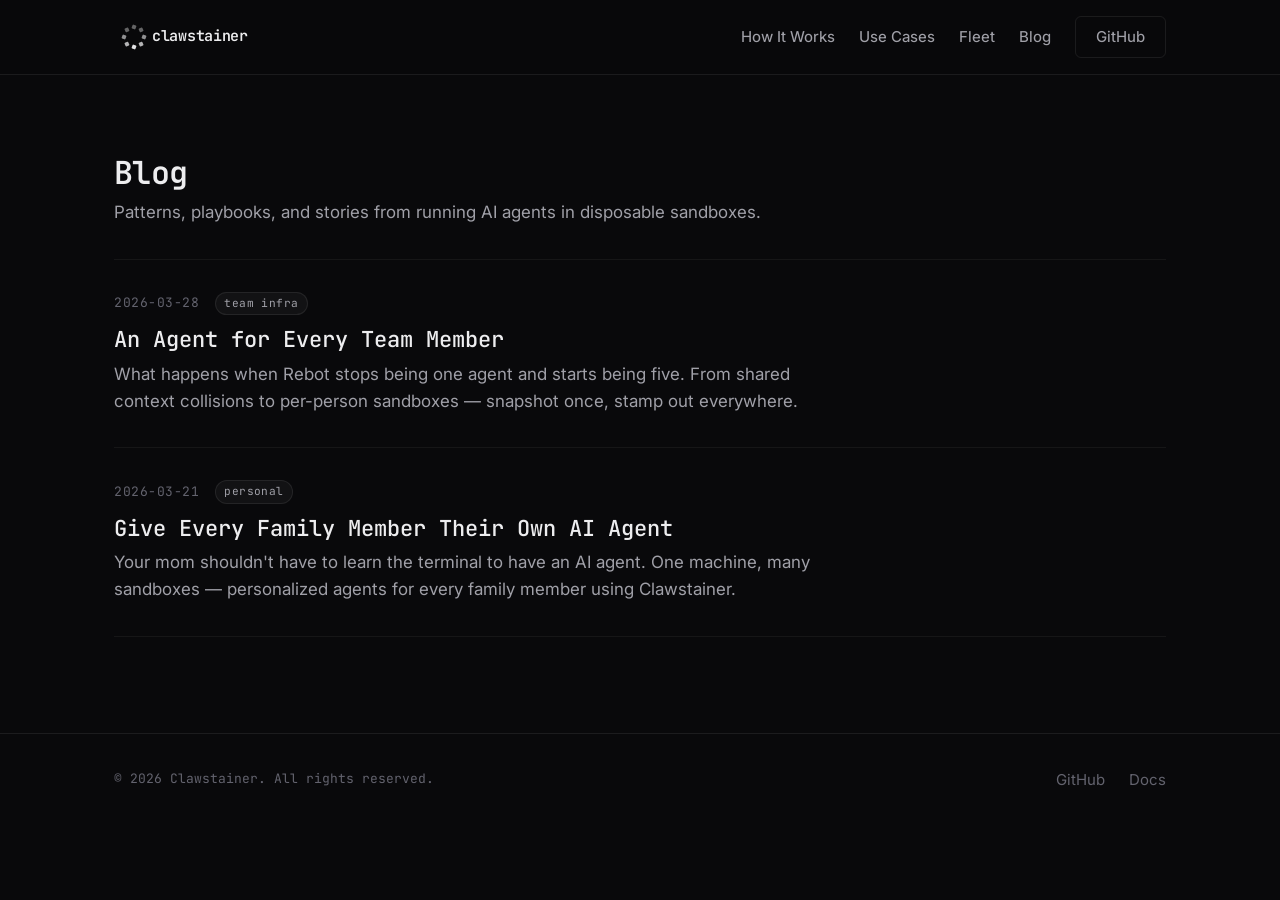
==== blog/index.html @ 4299c6b4 "Add blog section with two posts: team agents and family agents" ====
<!DOCTYPE html>
<html lang="en">
<head>
  <meta charset="UTF-8">
  <meta name="viewport" content="width=device-width, initial-scale=1.0">
  <title>Blog — Clawstainer</title>
  <meta name="description" content="Posts on running AI agents in disposable sandboxes, team infrastructure, and agent deployment patterns.">

  <!-- Fonts -->
  <link rel="preconnect" href="https://fonts.googleapis.com">
  <link rel="preconnect" href="https://fonts.gstatic.com" crossorigin>
  <link href="https://fonts.googleapis.com/css2?family=Inter:wght@400;500;600&family=JetBrains+Mono:wght@400;500;600;700&display=swap" rel="stylesheet">

  <link rel="stylesheet" href="../base.css">
  <link rel="stylesheet" href="../style.css">
</head>
<body>

  <!-- ==================== HEADER ==================== -->
  <header class="site-header">
    <div class="container">
      <a href="../" class="logo-group" aria-label="Clawstainer home">
        <svg width="180" height="40" viewBox="0 0 360 80" aria-hidden="true">
          <rect x="56.00" y="36.00" width="8.00" height="8.00" rx="1.5" fill="currentColor" opacity="0.60" transform="rotate(22.0 60.00 40.00)"/>
          <rect x="50.14" y="50.14" width="8.00" height="8.00" rx="1.5" fill="currentColor" opacity="0.75" transform="rotate(67.0 54.14 54.14)"/>
          <rect x="36.00" y="56.00" width="8.00" height="8.00" rx="1.5" fill="currentColor" opacity="0.95" transform="rotate(112.0 40.00 60.00)"/>
          <rect x="21.86" y="50.14" width="8.00" height="8.00" rx="1.5" fill="currentColor" opacity="0.75" transform="rotate(157.0 25.86 54.14)"/>
          <rect x="16.00" y="36.00" width="8.00" height="8.00" rx="1.5" fill="currentColor" opacity="0.60" transform="rotate(202.0 20.00 40.00)"/>
          <rect x="21.86" y="21.86" width="8.00" height="8.00" rx="1.5" fill="currentColor" opacity="0.40" transform="rotate(247.0 25.86 25.86)"/>
          <rect x="36.00" y="16.00" width="8.00" height="8.00" rx="1.5" fill="currentColor" opacity="0.40" transform="rotate(292.0 40.00 20.00)"/>
          <rect x="50.14" y="21.86" width="8.00" height="8.00" rx="1.5" fill="currentColor" opacity="0.40" transform="rotate(337.0 54.14 25.86)"/>
          <text x="76" y="47" font-family="'JetBrains Mono', monospace" font-size="30" font-weight="600" fill="currentColor" letter-spacing="-0.02em">clawstainer</text>
        </svg>
      </a>
      <nav>
        <ul class="nav-links" role="list">
          <li><a href="../#how">How It Works</a></li>
          <li><a href="../#use-cases">Use Cases</a></li>
          <li><a href="../#fleet">Fleet</a></li>
          <li><a href="./">Blog</a></li>
          <li><a href="https://github.com/friscobrisco/clawstainer" target="_blank" rel="noopener noreferrer" class="btn-ghost">GitHub</a></li>
        </ul>
      </nav>
    </div>
  </header>

  <main>
    <div class="container">
      <div class="blog-header">
        <h1>Blog</h1>
        <p>Patterns, playbooks, and stories from running AI agents in disposable sandboxes.</p>
      </div>

      <div class="blog-list">
        <a href="./agent-for-every-team-member.html" class="blog-entry">
          <div class="blog-entry-meta">
            <span class="blog-entry-date">2026-03-28</span>
            <span class="blog-entry-tag">team infra</span>
          </div>
          <h2>An Agent for Every Team Member</h2>
          <p>What happens when Rebot stops being one agent and starts being five. From shared context collisions to per-person sandboxes — snapshot once, stamp out everywhere.</p>
        </a>

        <a href="./ai-agents-for-your-family.html" class="blog-entry">
          <div class="blog-entry-meta">
            <span class="blog-entry-date">2026-03-21</span>
            <span class="blog-entry-tag">personal</span>
          </div>
          <h2>Give Every Family Member Their Own AI Agent</h2>
          <p>Your mom shouldn't have to learn the terminal to have an AI agent. One machine, many sandboxes — personalized agents for every family member using Clawstainer.</p>
        </a>
      </div>
    </div>
  </main>

  <!-- ==================== FOOTER ==================== -->
  <footer class="site-footer">
    <div class="container">
      <span class="footer-text">© 2026 Clawstainer. All rights reserved.</span>
      <ul class="footer-links" role="list">
        <li><a href="https://github.com/friscobrisco/clawstainer" target="_blank" rel="noopener noreferrer">GitHub</a></li>
        <li><a href="https://github.com/friscobrisco/clawstainer/blob/main/docs.md" target="_blank" rel="noopener noreferrer">Docs</a></li>
      </ul>
    </div>
  </footer>

</body>
</html>
---- base.css ----
/* base.css */
*, *::before, *::after { box-sizing: border-box; margin: 0; padding: 0; }

html {
  -moz-text-size-adjust: none;
  -webkit-text-size-adjust: none;
  text-size-adjust: none;
  -webkit-font-smoothing: antialiased;
  -moz-osx-font-smoothing: grayscale;
  text-rendering: optimizeLegibility;
  scroll-behavior: smooth;
  hanging-punctuation: first last;
  scroll-padding-top: var(--space-16);
}

body {
  min-height: 100dvh;
  line-height: 1.6;
  font-family: var(--font-body, sans-serif);
  font-size: var(--text-base);
  color: var(--color-text);
  background-color: var(--color-bg);
}

img, picture, video, canvas, svg { display: block; max-width: 100%; height: auto; }
ul[role="list"], ol[role="list"] { list-style: none; }
input, button, textarea, select { font: inherit; color: inherit; }

h1, h2, h3, h4, h5, h6 { text-wrap: balance; line-height: 1.15; }
p, li, figcaption { text-wrap: pretty; max-width: 72ch; }

::selection {
  background: oklch(from var(--color-primary) l c h / 0.25);
  color: var(--color-text);
}

:focus-visible {
  outline: 2px solid var(--color-primary);
  outline-offset: 3px;
  border-radius: var(--radius-sm);
}

@media (prefers-reduced-motion: reduce) {
  *, *::before, *::after {
    animation-duration: 0.01ms !important;
    animation-iteration-count: 1 !important;
    transition-duration: 0.01ms !important;
    scroll-behavior: auto !important;
  }
}

button { cursor: pointer; background: none; border: none; }
table { border-collapse: collapse; width: 100%; }

a, button, [role="button"], [role="link"], input, textarea, select {
  transition: color var(--transition-fast, 150ms ease),
              background var(--transition-fast, 150ms ease),
              border-color var(--transition-fast, 150ms ease),
              box-shadow var(--transition-fast, 150ms ease);
}

.sr-only {
  position: absolute; width: 1px; height: 1px; padding: 0; margin: -1px;
  overflow: hidden; clip: rect(0, 0, 0, 0); white-space: nowrap; border-width: 0;
}
---- style.css ----
/* ============================================================
   CLAWSTAINER — Minimal Dark
   Clean dark background, monospace headings, neutral palette
   with a single accent. Vercel/Linear-inspired.
   ============================================================ */

/* --- Type Scale --- */
:root {
  --text-xs:   clamp(0.75rem,  0.7rem  + 0.25vw, 0.8125rem);
  --text-sm:   clamp(0.8125rem, 0.78rem + 0.2vw, 0.9375rem);
  --text-base: clamp(0.9375rem, 0.9rem  + 0.2vw, 1.0625rem);
  --text-lg:   clamp(1.125rem, 1rem    + 0.65vw, 1.375rem);
  --text-xl:   clamp(1.375rem, 1.1rem  + 1.1vw,  2rem);
  --text-2xl:  clamp(1.75rem,  1.1rem  + 2.2vw,  3rem);
}

/* --- Spacing (4px base) --- */
:root {
  --space-1:  0.25rem;
  --space-2:  0.5rem;
  --space-3:  0.75rem;
  --space-4:  1rem;
  --space-5:  1.25rem;
  --space-6:  1.5rem;
  --space-8:  2rem;
  --space-10: 2.5rem;
  --space-12: 3rem;
  --space-16: 4rem;
  --space-20: 5rem;
  --space-24: 6rem;
  --space-32: 8rem;
}

/* --- Color Palette: Minimal Dark --- */
:root {
  --color-bg:              #09090b;
  --color-surface:         #111113;
  --color-surface-2:       #18181b;
  --color-border:          rgba(255, 255, 255, 0.08);
  --color-divider:         rgba(255, 255, 255, 0.05);

  --color-text:            #ededef;
  --color-text-secondary:  #a0a0a8;
  --color-text-muted:      #63636e;

  --color-primary:         #56afbe;
  --color-primary-muted:   rgba(86, 175, 190, 0.15);

  /* syntax highlighting only */
  --color-syntax-flag:     #c4845c;
  --color-syntax-string:   #5dba72;
  --color-syntax-comment:  #505060;

  --radius-sm: 6px;
  --radius-md: 8px;
  --radius-lg: 12px;

  --transition-fast: 150ms ease;

  --content-narrow: 640px;
  --content-default: 960px;
  --content-wide: 1100px;

  --font-display: 'JetBrains Mono', 'Fira Code', monospace;
  --font-body: 'Inter', -apple-system, system-ui, sans-serif;
  --font-mono: 'JetBrains Mono', 'Fira Code', monospace;
}

/* --- No background grid — solid color --- */
body {
  background: var(--color-bg);
}

/* ============================================================
   UTILITY
   ============================================================ */
.container {
  max-width: var(--content-wide);
  margin-inline: auto;
  padding-inline: var(--space-6);
}

.annotation {
  font-family: var(--font-mono);
  font-size: var(--text-xs);
  color: var(--color-text-muted);
  letter-spacing: 0.08em;
  text-transform: uppercase;
}

.section-number {
  font-family: var(--font-mono);
  font-size: var(--text-xs);
  color: var(--color-text-muted);
  letter-spacing: 0.12em;
}

/* ============================================================
   HEADER / NAV
   ============================================================ */
.site-header {
  position: sticky;
  top: 0;
  z-index: 50;
  padding: var(--space-4) 0;
  background: rgba(9, 9, 11, 0.8);
  backdrop-filter: blur(16px);
  -webkit-backdrop-filter: blur(16px);
  border-bottom: 1px solid var(--color-border);
}

.site-header .container {
  display: flex;
  align-items: center;
  justify-content: space-between;
}

.logo-group {
  display: flex;
  align-items: center;
  gap: var(--space-3);
  text-decoration: none;
  color: var(--color-text);
}

.nav-links {
  display: flex;
  align-items: center;
  gap: var(--space-6);
  list-style: none;
}

.nav-links a {
  font-family: var(--font-body);
  font-size: var(--text-sm);
  font-weight: 450;
  color: var(--color-text-secondary);
  text-decoration: none;
  transition: color var(--transition-fast);
}

.nav-links a:hover {
  color: var(--color-text);
}

/* ============================================================
   BUTTONS
   ============================================================ */
.btn-primary {
  display: inline-flex;
  align-items: center;
  gap: var(--space-2);
  padding: var(--space-2) var(--space-5);
  font-family: var(--font-mono);
  font-size: var(--text-sm);
  font-weight: 500;
  color: var(--color-bg);
  background: var(--color-text);
  border-radius: var(--radius-sm);
  text-decoration: none;
  transition: opacity var(--transition-fast),
              transform var(--transition-fast);
}

.btn-primary:hover {
  opacity: 0.85;
  transform: translateY(-1px);
}

.btn-primary:active {
  transform: translateY(0);
}

.btn-ghost {
  display: inline-flex;
  align-items: center;
  gap: var(--space-2);
  padding: var(--space-2) var(--space-5);
  font-family: var(--font-mono);
  font-size: var(--text-sm);
  font-weight: 500;
  color: var(--color-text-secondary);
  background: transparent;
  border: 1px solid var(--color-border);
  border-radius: var(--radius-sm);
  text-decoration: none;
  transition: border-color var(--transition-fast),
              color var(--transition-fast),
              transform var(--transition-fast);
}

.btn-ghost:hover {
  border-color: rgba(255, 255, 255, 0.2);
  color: var(--color-text);
  transform: translateY(-1px);
}

.btn-ghost:active {
  transform: translateY(0);
}

/* ============================================================
   HERO
   ============================================================ */
.hero {
  padding: clamp(var(--space-16), 12vw, var(--space-32)) 0 clamp(var(--space-12), 8vw, var(--space-24));
  text-align: left;
}

.hero-kicker {
  font-family: var(--font-mono);
  font-size: var(--text-base);
  font-weight: 500;
  color: var(--color-primary);
  letter-spacing: 0.02em;
  margin-bottom: var(--space-4);
}

.hero h1 {
  font-family: var(--font-display);
  font-size: var(--text-2xl);
  font-weight: 600;
  color: var(--color-text);
  line-height: 1.15;
  max-width: 20ch;
  margin-bottom: var(--space-5);
  letter-spacing: -0.02em;
}

.hero h1 .highlight {
  color: var(--color-primary);
}

.hero-sub {
  font-family: var(--font-body);
  font-size: var(--text-lg);
  font-weight: 400;
  color: var(--color-text-secondary);
  max-width: 52ch;
  line-height: 1.55;
  margin-bottom: var(--space-6);
}

.hero-install {
  margin-bottom: var(--space-6);
}

.install-cmd {
  display: inline-flex;
  align-items: center;
  gap: var(--space-3);
  font-family: var(--font-mono);
  font-size: var(--text-base);
  font-weight: 400;
  color: var(--color-text);
  background: var(--color-surface);
  border: 1px solid var(--color-border);
  border-radius: var(--radius-md);
  padding: var(--space-3) var(--space-5);
}

.install-prompt {
  color: var(--color-text-muted);
  user-select: none;
}

.hero-actions {
  display: flex;
  gap: var(--space-3);
  align-items: center;
  flex-wrap: wrap;
}

/* ============================================================
   SECTIONS
   ============================================================ */
.section {
  padding: clamp(var(--space-12), 7vw, var(--space-20)) 0;
  position: relative;
}

.section-label {
  display: flex;
  align-items: center;
  gap: var(--space-3);
  margin-bottom: var(--space-8);
}

.section-label::after {
  content: '';
  flex: 1;
  height: 1px;
  background: var(--color-divider);
}

.section-heading {
  font-family: var(--font-display);
  font-size: var(--text-xl);
  font-weight: 600;
  color: var(--color-text);
  margin-bottom: var(--space-4);
  letter-spacing: -0.02em;
}

.section-desc {
  font-size: var(--text-base);
  color: var(--color-text-secondary);
  max-width: 56ch;
  margin-bottom: var(--space-10);
}

/* ============================================================
   HOW IT WORKS — Two-column with animated terminal
   ============================================================ */
.how-layout {
  display: grid;
  grid-template-columns: 1fr;
  gap: var(--space-8);
}

@media (min-width: 768px) {
  .how-layout {
    grid-template-columns: 1fr 1.3fr;
    gap: var(--space-10);
    align-items: start;
  }
}

.how-steps {
  display: flex;
  flex-direction: column;
  gap: var(--space-2);
}

.how-step {
  padding: var(--space-4) var(--space-5);
  border-radius: var(--radius-md);
  border-left: 2px solid transparent;
  transition: border-color 0.3s ease, background 0.3s ease, opacity 0.3s ease;
  opacity: 0.45;
}

.how-step--active {
  border-left-color: var(--color-primary);
  background: rgba(255, 255, 255, 0.02);
  opacity: 1;
}

.how-step h3 {
  font-family: var(--font-display);
  font-size: var(--text-base);
  font-weight: 500;
  color: var(--color-text);
  margin-bottom: var(--space-2);
}

.how-step p {
  font-size: var(--text-sm);
  color: var(--color-text-secondary);
  line-height: 1.6;
}

.how-terminal-wrap {
  position: sticky;
  top: calc(60px + var(--space-6));
}

/* Animated terminal lines */
.term-line {
  transition: opacity 0.25s ease;
  min-height: 1.7em;
}

.term-blank {
  height: 0.85em;
}

.term-typed {
  color: var(--color-text-secondary);
}

/* ============================================================
   TERMINAL / CODE BLOCKS
   ============================================================ */
.terminal {
  background: var(--color-surface);
  border: 1px solid var(--color-border);
  border-radius: var(--radius-md);
  overflow: hidden;
  font-family: var(--font-mono);
  font-size: var(--text-sm);
  line-height: 1.7;
}

.terminal-header {
  display: flex;
  align-items: center;
  gap: 6px;
  padding: var(--space-3) var(--space-4);
  background: rgba(255, 255, 255, 0.02);
  border-bottom: 1px solid var(--color-border);
}

.terminal-dot {
  width: 10px;
  height: 10px;
  border-radius: 50%;
  background: var(--color-text-muted);
  opacity: 0.3;
}

.terminal-dot:nth-child(1) { background: #f87171; opacity: 0.6; }
.terminal-dot:nth-child(2) { background: #fbbf24; opacity: 0.6; }
.terminal-dot:nth-child(3) { background: #4ade80; opacity: 0.6; }

.terminal-title {
  font-size: var(--text-xs);
  color: var(--color-text-muted);
  margin-left: var(--space-2);
}

.terminal-body {
  padding: var(--space-4) var(--space-5);
  overflow-x: auto;
}

.terminal-body code {
  color: var(--color-text-secondary);
  white-space: pre;
}

.terminal-body .prompt {
  color: var(--color-text-muted);
  user-select: none;
}

.terminal-body .comment {
  color: var(--color-syntax-comment);
}

.terminal-body .flag {
  color: var(--color-syntax-flag);
}

.terminal-body .string {
  color: var(--color-syntax-string);
}

/* ============================================================
   USE CASE BLOCKS — Full-width alternating sections
   ============================================================ */
.uc-block {
  padding: clamp(var(--space-10), 6vw, var(--space-16)) 0;
  border-top: 1px solid var(--color-divider);
}

.uc-block--alt {
  background: var(--color-surface);
}

.uc-header {
  display: flex;
  align-items: center;
  gap: var(--space-4);
  margin-bottom: var(--space-6);
}

.uc-number {
  font-family: var(--font-mono);
  font-size: var(--text-xl);
  font-weight: 600;
  color: var(--color-text-muted);
  opacity: 0.2;
  line-height: 1;
}

.use-case {
  display: grid;
  grid-template-columns: 1fr;
  gap: var(--space-8);
  align-items: start;
}

@media (min-width: 768px) {
  .use-case {
    grid-template-columns: 1fr 1fr;
    gap: var(--space-10);
    align-items: center;
  }

  .use-case--reverse .use-case-text {
    order: 2;
  }

  .use-case--reverse .use-case-terminal {
    order: 1;
  }
}

.use-case-tag {
  display: inline-block;
  padding: 3px var(--space-3);
  font-family: var(--font-mono);
  font-size: var(--text-xs);
  color: var(--color-text-secondary);
  background: rgba(255, 255, 255, 0.04);
  border: 1px solid var(--color-border);
  border-radius: 100px;
  letter-spacing: 0.04em;
}

.use-case-text h3 {
  font-family: var(--font-display);
  font-size: var(--text-lg);
  font-weight: 500;
  color: var(--color-text);
  margin-bottom: var(--space-3);
}

.use-case-text p {
  font-size: var(--text-base);
  color: var(--color-text-secondary);
  line-height: 1.6;
  margin-bottom: var(--space-3);
}

.use-case-detail {
  font-size: var(--text-sm) !important;
  color: var(--color-text-muted) !important;
}

/* ============================================================
   FLEET
   ============================================================ */
.fleet-section {
  background: var(--color-surface);
  border-top: 1px solid var(--color-border);
  border-bottom: 1px solid var(--color-border);
}

.fleet-layout {
  display: grid;
  grid-template-columns: 1fr;
  gap: var(--space-10);
}

@media (min-width: 768px) {
  .fleet-layout {
    grid-template-columns: 1fr 1.2fr;
    align-items: start;
  }
}

.fleet-terminals {
  display: flex;
  flex-direction: column;
  gap: var(--space-4);
}

/* ============================================================
   CTA
   ============================================================ */
.cta-section {
  text-align: center;
  padding: clamp(var(--space-16), 10vw, var(--space-32)) 0;
}

.cta-section h2 {
  font-family: var(--font-display);
  font-size: var(--text-xl);
  font-weight: 600;
  color: var(--color-text);
  margin-bottom: var(--space-3);
  letter-spacing: -0.02em;
}

.cta-section p {
  color: var(--color-text-secondary);
  max-width: 40ch;
  margin: 0 auto var(--space-8);
}

.cta-actions {
  display: flex;
  gap: var(--space-3);
  justify-content: center;
  flex-wrap: wrap;
}

/* ============================================================
   FOOTER
   ============================================================ */
.site-footer {
  padding: var(--space-8) 0;
  border-top: 1px solid var(--color-border);
}

.site-footer .container {
  display: flex;
  align-items: center;
  justify-content: space-between;
  flex-wrap: wrap;
  gap: var(--space-4);
}

.footer-text {
  font-family: var(--font-mono);
  font-size: var(--text-xs);
  color: var(--color-text-muted);
}

.footer-links {
  display: flex;
  gap: var(--space-6);
  list-style: none;
}

.footer-links a {
  font-family: var(--font-body);
  font-size: var(--text-sm);
  color: var(--color-text-muted);
  text-decoration: none;
  transition: color var(--transition-fast);
}

.footer-links a:hover {
  color: var(--color-text);
}

/* ============================================================
   SCROLL REVEALS
   ============================================================ */
.fade-in {
  opacity: 1;
}

@supports (animation-timeline: scroll()) {
  .fade-in {
    opacity: 0;
    animation: reveal-fade linear both;
    animation-timeline: view();
    animation-range: entry 0% entry 80%;
  }
}

@keyframes reveal-fade {
  to { opacity: 1; }
}

/* ============================================================
   BLOG INDEX
   ============================================================ */
.blog-header {
  padding: clamp(var(--space-12), 8vw, var(--space-20)) 0 var(--space-8);
}

.blog-header h1 {
  font-family: var(--font-display);
  font-size: var(--text-xl);
  font-weight: 600;
  color: var(--color-text);
  margin-bottom: var(--space-2);
  letter-spacing: -0.02em;
}

.blog-header p {
  color: var(--color-text-secondary);
  font-size: var(--text-base);
}

.blog-list {
  padding-bottom: clamp(var(--space-16), 8vw, var(--space-24));
}

.blog-entry {
  display: block;
  text-decoration: none;
  padding: var(--space-8) 0;
  border-bottom: 1px solid var(--color-divider);
  transition: background var(--transition-fast);
}

.blog-entry:first-child {
  border-top: 1px solid var(--color-divider);
}

.blog-entry:hover {
  background: rgba(255, 255, 255, 0.01);
}

.blog-entry-meta {
  display: flex;
  align-items: center;
  gap: var(--space-4);
  margin-bottom: var(--space-3);
}

.blog-entry-date {
  font-family: var(--font-mono);
  font-size: var(--text-xs);
  color: var(--color-text-muted);
  letter-spacing: 0.04em;
}

.blog-entry-tag {
  display: inline-block;
  padding: 2px var(--space-2);
  font-family: var(--font-mono);
  font-size: 0.7rem;
  color: var(--color-text-secondary);
  background: rgba(255, 255, 255, 0.04);
  border: 1px solid var(--color-border);
  border-radius: 100px;
  letter-spacing: 0.04em;
}

.blog-entry h2 {
  font-family: var(--font-display);
  font-size: var(--text-lg);
  font-weight: 500;
  color: var(--color-text);
  margin-bottom: var(--space-2);
  transition: color var(--transition-fast);
}

.blog-entry:hover h2 {
  color: var(--color-text-secondary);
}

.blog-entry p {
  color: var(--color-text-secondary);
  font-size: var(--text-base);
  line-height: 1.6;
  max-width: 64ch;
}

/* ============================================================
   BLOG POST — Article layout
   ============================================================ */
.post-header {
  padding: clamp(var(--space-12), 8vw, var(--space-20)) 0 var(--space-8);
  max-width: var(--content-default);
  margin-inline: auto;
  padding-inline: var(--space-6);
}

.post-back {
  display: inline-flex;
  align-items: center;
  gap: var(--space-2);
  font-family: var(--font-mono);
  font-size: var(--text-xs);
  color: var(--color-text-muted);
  text-decoration: none;
  margin-bottom: var(--space-8);
  letter-spacing: 0.04em;
  transition: color var(--transition-fast);
}

.post-back:hover {
  color: var(--color-text);
}

.post-meta {
  display: flex;
  align-items: center;
  gap: var(--space-4);
  margin-bottom: var(--space-6);
}

.post-header h1 {
  font-family: var(--font-display);
  font-size: var(--text-xl);
  font-weight: 600;
  color: var(--color-text);
  line-height: 1.15;
  max-width: 24ch;
  letter-spacing: -0.02em;
}

/* --- Article body --- */
.post-body {
  max-width: var(--content-default);
  margin-inline: auto;
  padding: 0 var(--space-6) clamp(var(--space-16), 8vw, var(--space-24));
}

.post-body h2 {
  font-family: var(--font-display);
  font-size: var(--text-lg);
  font-weight: 500;
  color: var(--color-text);
  margin-top: var(--space-12);
  margin-bottom: var(--space-4);
  padding-top: var(--space-8);
  border-top: 1px solid var(--color-divider);
}

.post-body h2:first-child {
  margin-top: 0;
  padding-top: 0;
  border-top: none;
}

.post-body h3 {
  font-family: var(--font-display);
  font-size: var(--text-base);
  font-weight: 500;
  color: var(--color-text);
  margin-top: var(--space-8);
  margin-bottom: var(--space-3);
}

.post-body p {
  font-size: var(--text-base);
  color: var(--color-text-secondary);
  line-height: 1.7;
  margin-bottom: var(--space-5);
  max-width: 72ch;
}

.post-body a {
  color: var(--color-primary);
  text-decoration-color: rgba(86, 175, 190, 0.3);
  text-underline-offset: 3px;
  transition: text-decoration-color var(--transition-fast);
}

.post-body a:hover {
  text-decoration-color: var(--color-primary);
}

.post-body strong {
  color: var(--color-text);
  font-weight: 600;
}

.post-body em {
  color: var(--color-text-secondary);
  font-style: italic;
}

.post-body ul, .post-body ol {
  color: var(--color-text-secondary);
  font-size: var(--text-base);
  line-height: 1.7;
  padding-left: var(--space-6);
  margin-bottom: var(--space-5);
}

.post-body li {
  margin-bottom: var(--space-2);
}

.post-body li::marker {
  color: var(--color-text-muted);
}

.post-body hr {
  border: none;
  height: 1px;
  background: var(--color-divider);
  margin: var(--space-10) 0;
}

/* --- Code blocks in articles --- */
.post-body pre {
  background: var(--color-surface);
  border: 1px solid var(--color-border);
  border-radius: var(--radius-md);
  padding: var(--space-5);
  margin-bottom: var(--space-5);
  overflow-x: auto;
  -webkit-overflow-scrolling: touch;
}

.post-body pre code {
  font-family: var(--font-mono);
  font-size: var(--text-sm);
  color: var(--color-text-secondary);
  line-height: 1.7;
  white-space: pre;
}

.post-body p code,
.post-body li code {
  font-family: var(--font-mono);
  font-size: 0.9em;
  color: var(--color-text);
  background: rgba(255, 255, 255, 0.06);
  padding: 2px var(--space-2);
  border-radius: var(--radius-sm);
}

/* --- ASCII diagram block --- */
.post-body .diagram {
  background: var(--color-surface);
  border: 1px solid var(--color-border);
  border-radius: var(--radius-md);
  padding: var(--space-5);
  margin-bottom: var(--space-5);
  overflow-x: auto;
  font-family: var(--font-mono);
  font-size: var(--text-sm);
  color: var(--color-text-secondary);
  line-height: 1.5;
  white-space: pre;
}

/* --- Tables in articles --- */
.post-body .table-wrap {
  overflow-x: auto;
  margin-bottom: var(--space-5);
  -webkit-overflow-scrolling: touch;
}

.post-body table {
  width: 100%;
  border-collapse: collapse;
  font-size: var(--text-sm);
}

.post-body th {
  font-family: var(--font-mono);
  font-size: var(--text-xs);
  font-weight: 600;
  color: var(--color-text);
  text-align: left;
  padding: var(--space-3) var(--space-4);
  border-bottom: 1px solid var(--color-border);
  letter-spacing: 0.02em;
  white-space: nowrap;
}

.post-body td {
  color: var(--color-text-secondary);
  padding: var(--space-3) var(--space-4);
  border-bottom: 1px solid var(--color-divider);
  vertical-align: top;
}

.post-body tr:last-child td {
  border-bottom: none;
}

/* --- Post footer links --- */
.post-footer-links {
  font-family: var(--font-mono);
  font-size: var(--text-sm);
  color: var(--color-text-muted);
  padding-top: var(--space-8);
  border-top: 1px solid var(--color-border);
  margin-top: var(--space-10);
}

.post-footer-links a {
  color: var(--color-text-secondary);
  text-decoration: none;
  transition: color var(--transition-fast);
}

.post-footer-links a:hover {
  color: var(--color-text);
}

/* ============================================================
   MOBILE
   ============================================================ */
@media (max-width: 767px) {
  .nav-links {
    display: none;
  }

  .hero h1 {
    font-size: var(--text-xl);
  }

  .hero-sub {
    font-size: var(--text-base);
  }

  .how-step {
    padding: var(--space-3) var(--space-4);
  }

  .post-header h1 {
    font-size: var(--text-lg);
    max-width: none;
  }

  .post-body h2 {
    font-size: var(--text-base);
  }

  .post-body pre {
    font-size: var(--text-xs);
    padding: var(--space-4);
  }

  .post-body .diagram {
    font-size: 0.7rem;
    padding: var(--space-3);
  }

  .blog-entry h2 {
    font-size: var(--text-base);
  }
}
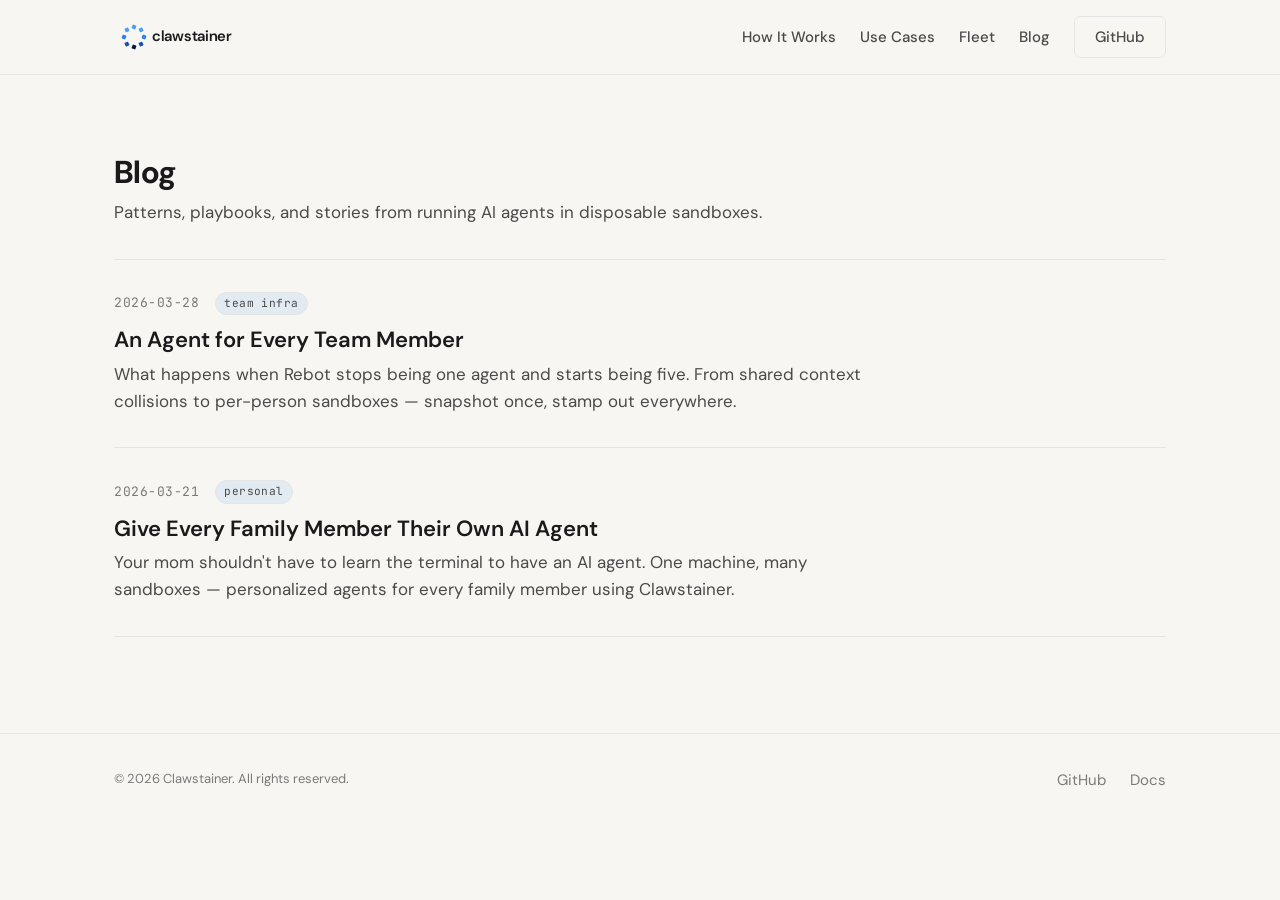
==== commit a1a4cbf3: "Brand guidelines refresh: light mode, DM Sans, blue gradient icon - Rewrote style.css for off-white " ====
--- a/blog/index.html
+++ b/blog/index.html
@@ -9,7 +9,7 @@
   <!-- Fonts -->
   <link rel="preconnect" href="https://fonts.googleapis.com">
   <link rel="preconnect" href="https://fonts.gstatic.com" crossorigin>
-  <link href="https://fonts.googleapis.com/css2?family=Inter:wght@400;500;600&family=JetBrains+Mono:wght@400;500;600;700&display=swap" rel="stylesheet">
+  <link href="https://fonts.googleapis.com/css2?family=DM+Sans:wght@400;500;600;700&family=JetBrains+Mono:wght@400;500&display=swap" rel="stylesheet">
 
   <link rel="stylesheet" href="../base.css">
   <link rel="stylesheet" href="../style.css">
@@ -19,25 +19,25 @@
   <!-- ==================== HEADER ==================== -->
   <header class="site-header">
     <div class="container">
-      <a href="../" class="logo-group" aria-label="Clawstainer home">
+      <a href="../index.html" class="logo-group" aria-label="Clawstainer home">
         <svg width="180" height="40" viewBox="0 0 360 80" aria-hidden="true">
-          <rect x="56.00" y="36.00" width="8.00" height="8.00" rx="1.5" fill="currentColor" opacity="0.60" transform="rotate(22.0 60.00 40.00)"/>
-          <rect x="50.14" y="50.14" width="8.00" height="8.00" rx="1.5" fill="currentColor" opacity="0.75" transform="rotate(67.0 54.14 54.14)"/>
-          <rect x="36.00" y="56.00" width="8.00" height="8.00" rx="1.5" fill="currentColor" opacity="0.95" transform="rotate(112.0 40.00 60.00)"/>
-          <rect x="21.86" y="50.14" width="8.00" height="8.00" rx="1.5" fill="currentColor" opacity="0.75" transform="rotate(157.0 25.86 54.14)"/>
-          <rect x="16.00" y="36.00" width="8.00" height="8.00" rx="1.5" fill="currentColor" opacity="0.60" transform="rotate(202.0 20.00 40.00)"/>
-          <rect x="21.86" y="21.86" width="8.00" height="8.00" rx="1.5" fill="currentColor" opacity="0.40" transform="rotate(247.0 25.86 25.86)"/>
-          <rect x="36.00" y="16.00" width="8.00" height="8.00" rx="1.5" fill="currentColor" opacity="0.40" transform="rotate(292.0 40.00 20.00)"/>
-          <rect x="50.14" y="21.86" width="8.00" height="8.00" rx="1.5" fill="currentColor" opacity="0.40" transform="rotate(337.0 54.14 25.86)"/>
-          <text x="76" y="47" font-family="'JetBrains Mono', monospace" font-size="30" font-weight="600" fill="currentColor" letter-spacing="-0.02em">clawstainer</text>
+          <rect x="56.00" y="36.00" width="8.00" height="8.00" rx="1.5" fill="#2E7CF6" transform="rotate(22.0 60.00 40.00)"/>
+          <rect x="50.14" y="50.14" width="8.00" height="8.00" rx="1.5" fill="#1B4DB3" transform="rotate(67.0 54.14 54.14)"/>
+          <rect x="36.00" y="56.00" width="8.00" height="8.00" rx="1.5" fill="#061840" transform="rotate(112.0 40.00 60.00)"/>
+          <rect x="21.86" y="50.14" width="8.00" height="8.00" rx="1.5" fill="#1B4DB3" transform="rotate(157.0 25.86 54.14)"/>
+          <rect x="16.00" y="36.00" width="8.00" height="8.00" rx="1.5" fill="#2E7CF6" transform="rotate(202.0 20.00 40.00)"/>
+          <rect x="21.86" y="21.86" width="8.00" height="8.00" rx="1.5" fill="#4A9EF5" transform="rotate(247.0 25.86 25.86)"/>
+          <rect x="36.00" y="16.00" width="8.00" height="8.00" rx="1.5" fill="#4A9EF5" transform="rotate(292.0 40.00 20.00)"/>
+          <rect x="50.14" y="21.86" width="8.00" height="8.00" rx="1.5" fill="#4A9EF5" transform="rotate(337.0 54.14 25.86)"/>
+          <text x="76" y="47" font-family="'DM Sans', 'Inter', sans-serif" font-size="30" font-weight="600" fill="currentColor" letter-spacing="-0.02em">clawstainer</text>
         </svg>
       </a>
       <nav>
         <ul class="nav-links" role="list">
-          <li><a href="../#how">How It Works</a></li>
-          <li><a href="../#use-cases">Use Cases</a></li>
-          <li><a href="../#fleet">Fleet</a></li>
-          <li><a href="./">Blog</a></li>
+          <li><a href="../index.html#how">How It Works</a></li>
+          <li><a href="../index.html#use-cases">Use Cases</a></li>
+          <li><a href="../index.html#fleet">Fleet</a></li>
+          <li><a href="./index.html">Blog</a></li>
           <li><a href="https://github.com/friscobrisco/clawstainer" target="_blank" rel="noopener noreferrer" class="btn-ghost">GitHub</a></li>
         </ul>
       </nav>
--- a/style.css
+++ b/style.css
@@ -1,7 +1,6 @@
 /* ============================================================
-   CLAWSTAINER — Minimal Dark
-   Clean dark background, monospace headings, neutral palette
-   with a single accent. Vercel/Linear-inspired.
+   CLAWSTAINER — Brand Guidelines v2
+   Light mode, DM Sans, blue accent, off-white backgrounds.
    ============================================================ */
 
 /* --- Type Scale --- */
@@ -31,25 +30,39 @@
   --space-32: 8rem;
 }
 
-/* --- Color Palette: Minimal Dark --- */
+/* --- Color Palette: Brand Guidelines --- */
 :root {
-  --color-bg:              #09090b;
-  --color-surface:         #111113;
-  --color-surface-2:       #18181b;
-  --color-border:          rgba(255, 255, 255, 0.08);
-  --color-divider:         rgba(255, 255, 255, 0.05);
-
-  --color-text:            #ededef;
-  --color-text-secondary:  #a0a0a8;
-  --color-text-muted:      #63636e;
-
-  --color-primary:         #56afbe;
-  --color-primary-muted:   rgba(86, 175, 190, 0.15);
-
-  /* syntax highlighting only */
+  --color-bg:              #F7F6F2;
+  --color-surface:         #FFFFFF;
+  --color-surface-2:       #F0EFE9;
+  --color-border:          #E5E5E5;
+  --color-divider:         #E5E5E5;
+
+  --color-text:            #1A1A1A;
+  --color-text-secondary:  #4A4A4A;
+  --color-text-muted:      #7A7A7A;
+
+  --color-primary:         #2E7CF6;
+  --color-primary-light:   #4A9EF5;
+  --color-primary-dark:    #1B4DB3;
+  --color-primary-muted:   rgba(46, 124, 246, 0.10);
+
+  /* Icon gradient blues */
+  --icon-light:   #4A9EF5;
+  --icon-primary: #2E7CF6;
+  --icon-dark:    #1B4DB3;
+  --icon-navy:    #0D2B6B;
+  --icon-deep:    #061840;
+
+  /* syntax highlighting — dark terminal */
+  --terminal-bg:           #1A1A1A;
+  --terminal-surface:      #242424;
+  --terminal-border:       #333333;
+  --terminal-text:         #D4D4D4;
+  --terminal-muted:        #7A7A7A;
   --color-syntax-flag:     #c4845c;
   --color-syntax-string:   #5dba72;
-  --color-syntax-comment:  #505060;
+  --color-syntax-comment:  #6A6A6A;
 
   --radius-sm: 6px;
   --radius-md: 8px;
@@ -61,12 +74,11 @@
   --content-default: 960px;
   --content-wide: 1100px;
 
-  --font-display: 'JetBrains Mono', 'Fira Code', monospace;
-  --font-body: 'Inter', -apple-system, system-ui, sans-serif;
+  --font-display: 'DM Sans', 'Inter', -apple-system, system-ui, sans-serif;
+  --font-body: 'DM Sans', 'Inter', -apple-system, system-ui, sans-serif;
   --font-mono: 'JetBrains Mono', 'Fira Code', monospace;
 }
 
-/* --- No background grid — solid color --- */
 body {
   background: var(--color-bg);
 }
@@ -88,13 +100,6 @@
   text-transform: uppercase;
 }
 
-.section-number {
-  font-family: var(--font-mono);
-  font-size: var(--text-xs);
-  color: var(--color-text-muted);
-  letter-spacing: 0.12em;
-}
-
 /* ============================================================
    HEADER / NAV
    ============================================================ */
@@ -103,7 +108,7 @@
   top: 0;
   z-index: 50;
   padding: var(--space-4) 0;
-  background: rgba(9, 9, 11, 0.8);
+  background: rgba(247, 246, 242, 0.85);
   backdrop-filter: blur(16px);
   -webkit-backdrop-filter: blur(16px);
   border-bottom: 1px solid var(--color-border);
@@ -133,7 +138,7 @@
 .nav-links a {
   font-family: var(--font-body);
   font-size: var(--text-sm);
-  font-weight: 450;
+  font-weight: 500;
   color: var(--color-text-secondary);
   text-decoration: none;
   transition: color var(--transition-fast);
@@ -151,11 +156,11 @@
   align-items: center;
   gap: var(--space-2);
   padding: var(--space-2) var(--space-5);
-  font-family: var(--font-mono);
-  font-size: var(--text-sm);
-  font-weight: 500;
-  color: var(--color-bg);
-  background: var(--color-text);
+  font-family: var(--font-body);
+  font-size: var(--text-sm);
+  font-weight: 600;
+  color: #FFFFFF;
+  background: var(--color-primary);
   border-radius: var(--radius-sm);
   text-decoration: none;
   transition: opacity var(--transition-fast),
@@ -163,7 +168,7 @@
 }
 
 .btn-primary:hover {
-  opacity: 0.85;
+  opacity: 0.88;
   transform: translateY(-1px);
 }
 
@@ -176,9 +181,9 @@
   align-items: center;
   gap: var(--space-2);
   padding: var(--space-2) var(--space-5);
-  font-family: var(--font-mono);
-  font-size: var(--text-sm);
-  font-weight: 500;
+  font-family: var(--font-body);
+  font-size: var(--text-sm);
+  font-weight: 600;
   color: var(--color-text-secondary);
   background: transparent;
   border: 1px solid var(--color-border);
@@ -190,7 +195,7 @@
 }
 
 .btn-ghost:hover {
-  border-color: rgba(255, 255, 255, 0.2);
+  border-color: var(--color-text-muted);
   color: var(--color-text);
   transform: translateY(-1px);
 }
@@ -209,7 +214,7 @@
 
 .hero-kicker {
   font-family: var(--font-mono);
-  font-size: var(--text-base);
+  font-size: var(--text-sm);
   font-weight: 500;
   color: var(--color-primary);
   letter-spacing: 0.02em;
@@ -219,12 +224,12 @@
 .hero h1 {
   font-family: var(--font-display);
   font-size: var(--text-2xl);
-  font-weight: 600;
-  color: var(--color-text);
-  line-height: 1.15;
+  font-weight: 700;
+  color: var(--color-text);
+  line-height: 1.1;
   max-width: 20ch;
   margin-bottom: var(--space-5);
-  letter-spacing: -0.02em;
+  letter-spacing: -0.03em;
 }
 
 .hero h1 .highlight {
@@ -250,17 +255,16 @@
   align-items: center;
   gap: var(--space-3);
   font-family: var(--font-mono);
-  font-size: var(--text-base);
+  font-size: var(--text-sm);
   font-weight: 400;
-  color: var(--color-text);
-  background: var(--color-surface);
-  border: 1px solid var(--color-border);
+  color: var(--terminal-text);
+  background: var(--terminal-bg);
   border-radius: var(--radius-md);
   padding: var(--space-3) var(--space-5);
 }
 
 .install-prompt {
-  color: var(--color-text-muted);
+  color: var(--terminal-muted);
   user-select: none;
 }
 
@@ -296,7 +300,7 @@
 .section-heading {
   font-family: var(--font-display);
   font-size: var(--text-xl);
-  font-weight: 600;
+  font-weight: 700;
   color: var(--color-text);
   margin-bottom: var(--space-4);
   letter-spacing: -0.02em;
@@ -337,19 +341,19 @@
   border-radius: var(--radius-md);
   border-left: 2px solid transparent;
   transition: border-color 0.3s ease, background 0.3s ease, opacity 0.3s ease;
-  opacity: 0.45;
+  opacity: 0.4;
 }
 
 .how-step--active {
   border-left-color: var(--color-primary);
-  background: rgba(255, 255, 255, 0.02);
+  background: var(--color-primary-muted);
   opacity: 1;
 }
 
 .how-step h3 {
   font-family: var(--font-display);
   font-size: var(--text-base);
-  font-weight: 500;
+  font-weight: 600;
   color: var(--color-text);
   margin-bottom: var(--space-2);
 }
@@ -376,15 +380,15 @@
 }
 
 .term-typed {
-  color: var(--color-text-secondary);
+  color: var(--terminal-text);
 }
 
 /* ============================================================
    TERMINAL / CODE BLOCKS
    ============================================================ */
 .terminal {
-  background: var(--color-surface);
-  border: 1px solid var(--color-border);
+  background: var(--terminal-bg);
+  border: 1px solid var(--terminal-border);
   border-radius: var(--radius-md);
   overflow: hidden;
   font-family: var(--font-mono);
@@ -397,25 +401,25 @@
   align-items: center;
   gap: 6px;
   padding: var(--space-3) var(--space-4);
-  background: rgba(255, 255, 255, 0.02);
-  border-bottom: 1px solid var(--color-border);
+  background: var(--terminal-surface);
+  border-bottom: 1px solid var(--terminal-border);
 }
 
 .terminal-dot {
   width: 10px;
   height: 10px;
   border-radius: 50%;
-  background: var(--color-text-muted);
+  background: var(--terminal-muted);
   opacity: 0.3;
 }
 
-.terminal-dot:nth-child(1) { background: #f87171; opacity: 0.6; }
-.terminal-dot:nth-child(2) { background: #fbbf24; opacity: 0.6; }
-.terminal-dot:nth-child(3) { background: #4ade80; opacity: 0.6; }
+.terminal-dot:nth-child(1) { background: #f87171; opacity: 0.7; }
+.terminal-dot:nth-child(2) { background: #fbbf24; opacity: 0.7; }
+.terminal-dot:nth-child(3) { background: #4ade80; opacity: 0.7; }
 
 .terminal-title {
   font-size: var(--text-xs);
-  color: var(--color-text-muted);
+  color: var(--terminal-muted);
   margin-left: var(--space-2);
 }
 
@@ -425,12 +429,12 @@
 }
 
 .terminal-body code {
-  color: var(--color-text-secondary);
+  color: var(--terminal-text);
   white-space: pre;
 }
 
 .terminal-body .prompt {
-  color: var(--color-text-muted);
+  color: var(--terminal-muted);
   user-select: none;
 }
 
@@ -466,11 +470,11 @@
 }
 
 .uc-number {
-  font-family: var(--font-mono);
+  font-family: var(--font-display);
   font-size: var(--text-xl);
-  font-weight: 600;
+  font-weight: 700;
   color: var(--color-text-muted);
-  opacity: 0.2;
+  opacity: 0.15;
   line-height: 1;
 }
 
@@ -503,7 +507,7 @@
   font-family: var(--font-mono);
   font-size: var(--text-xs);
   color: var(--color-text-secondary);
-  background: rgba(255, 255, 255, 0.04);
+  background: var(--color-primary-muted);
   border: 1px solid var(--color-border);
   border-radius: 100px;
   letter-spacing: 0.04em;
@@ -512,7 +516,7 @@
 .use-case-text h3 {
   font-family: var(--font-display);
   font-size: var(--text-lg);
-  font-weight: 500;
+  font-weight: 600;
   color: var(--color-text);
   margin-bottom: var(--space-3);
 }
@@ -568,7 +572,7 @@
 .cta-section h2 {
   font-family: var(--font-display);
   font-size: var(--text-xl);
-  font-weight: 600;
+  font-weight: 700;
   color: var(--color-text);
   margin-bottom: var(--space-3);
   letter-spacing: -0.02em;
@@ -604,7 +608,7 @@
 }
 
 .footer-text {
-  font-family: var(--font-mono);
+  font-family: var(--font-body);
   font-size: var(--text-xs);
   color: var(--color-text-muted);
 }
@@ -657,7 +661,7 @@
 .blog-header h1 {
   font-family: var(--font-display);
   font-size: var(--text-xl);
-  font-weight: 600;
+  font-weight: 700;
   color: var(--color-text);
   margin-bottom: var(--space-2);
   letter-spacing: -0.02em;
@@ -685,7 +689,7 @@
 }
 
 .blog-entry:hover {
-  background: rgba(255, 255, 255, 0.01);
+  background: rgba(46, 124, 246, 0.03);
 }
 
 .blog-entry-meta {
@@ -708,7 +712,7 @@
   font-family: var(--font-mono);
   font-size: 0.7rem;
   color: var(--color-text-secondary);
-  background: rgba(255, 255, 255, 0.04);
+  background: var(--color-primary-muted);
   border: 1px solid var(--color-border);
   border-radius: 100px;
   letter-spacing: 0.04em;
@@ -717,14 +721,14 @@
 .blog-entry h2 {
   font-family: var(--font-display);
   font-size: var(--text-lg);
-  font-weight: 500;
+  font-weight: 600;
   color: var(--color-text);
   margin-bottom: var(--space-2);
   transition: color var(--transition-fast);
 }
 
 .blog-entry:hover h2 {
-  color: var(--color-text-secondary);
+  color: var(--color-primary);
 }
 
 .blog-entry p {
@@ -748,17 +752,18 @@
   display: inline-flex;
   align-items: center;
   gap: var(--space-2);
-  font-family: var(--font-mono);
+  font-family: var(--font-body);
   font-size: var(--text-xs);
+  font-weight: 500;
   color: var(--color-text-muted);
   text-decoration: none;
   margin-bottom: var(--space-8);
-  letter-spacing: 0.04em;
+  letter-spacing: 0.02em;
   transition: color var(--transition-fast);
 }
 
 .post-back:hover {
-  color: var(--color-text);
+  color: var(--color-primary);
 }
 
 .post-meta {
@@ -771,7 +776,7 @@
 .post-header h1 {
   font-family: var(--font-display);
   font-size: var(--text-xl);
-  font-weight: 600;
+  font-weight: 700;
   color: var(--color-text);
   line-height: 1.15;
   max-width: 24ch;
@@ -788,7 +793,7 @@
 .post-body h2 {
   font-family: var(--font-display);
   font-size: var(--text-lg);
-  font-weight: 500;
+  font-weight: 600;
   color: var(--color-text);
   margin-top: var(--space-12);
   margin-bottom: var(--space-4);
@@ -805,7 +810,7 @@
 .post-body h3 {
   font-family: var(--font-display);
   font-size: var(--text-base);
-  font-weight: 500;
+  font-weight: 600;
   color: var(--color-text);
   margin-top: var(--space-8);
   margin-bottom: var(--space-3);
@@ -821,7 +826,7 @@
 
 .post-body a {
   color: var(--color-primary);
-  text-decoration-color: rgba(86, 175, 190, 0.3);
+  text-decoration-color: rgba(46, 124, 246, 0.3);
   text-underline-offset: 3px;
   transition: text-decoration-color var(--transition-fast);
 }
@@ -865,8 +870,8 @@
 
 /* --- Code blocks in articles --- */
 .post-body pre {
-  background: var(--color-surface);
-  border: 1px solid var(--color-border);
+  background: var(--terminal-bg);
+  border: 1px solid var(--terminal-border);
   border-radius: var(--radius-md);
   padding: var(--space-5);
   margin-bottom: var(--space-5);
@@ -877,7 +882,7 @@
 .post-body pre code {
   font-family: var(--font-mono);
   font-size: var(--text-sm);
-  color: var(--color-text-secondary);
+  color: var(--terminal-text);
   line-height: 1.7;
   white-space: pre;
 }
@@ -887,22 +892,22 @@
   font-family: var(--font-mono);
   font-size: 0.9em;
   color: var(--color-text);
-  background: rgba(255, 255, 255, 0.06);
+  background: rgba(46, 124, 246, 0.08);
   padding: 2px var(--space-2);
   border-radius: var(--radius-sm);
 }
 
 /* --- ASCII diagram block --- */
 .post-body .diagram {
-  background: var(--color-surface);
-  border: 1px solid var(--color-border);
+  background: var(--terminal-bg);
+  border: 1px solid var(--terminal-border);
   border-radius: var(--radius-md);
   padding: var(--space-5);
   margin-bottom: var(--space-5);
   overflow-x: auto;
   font-family: var(--font-mono);
   font-size: var(--text-sm);
-  color: var(--color-text-secondary);
+  color: var(--terminal-text);
   line-height: 1.5;
   white-space: pre;
 }
@@ -921,7 +926,7 @@
 }
 
 .post-body th {
-  font-family: var(--font-mono);
+  font-family: var(--font-body);
   font-size: var(--text-xs);
   font-weight: 600;
   color: var(--color-text);
@@ -945,7 +950,7 @@
 
 /* --- Post footer links --- */
 .post-footer-links {
-  font-family: var(--font-mono);
+  font-family: var(--font-body);
   font-size: var(--text-sm);
   color: var(--color-text-muted);
   padding-top: var(--space-8);
@@ -954,13 +959,13 @@
 }
 
 .post-footer-links a {
-  color: var(--color-text-secondary);
+  color: var(--color-primary);
   text-decoration: none;
   transition: color var(--transition-fast);
 }
 
 .post-footer-links a:hover {
-  color: var(--color-text);
+  color: var(--color-primary-dark);
 }
 
 /* ============================================================
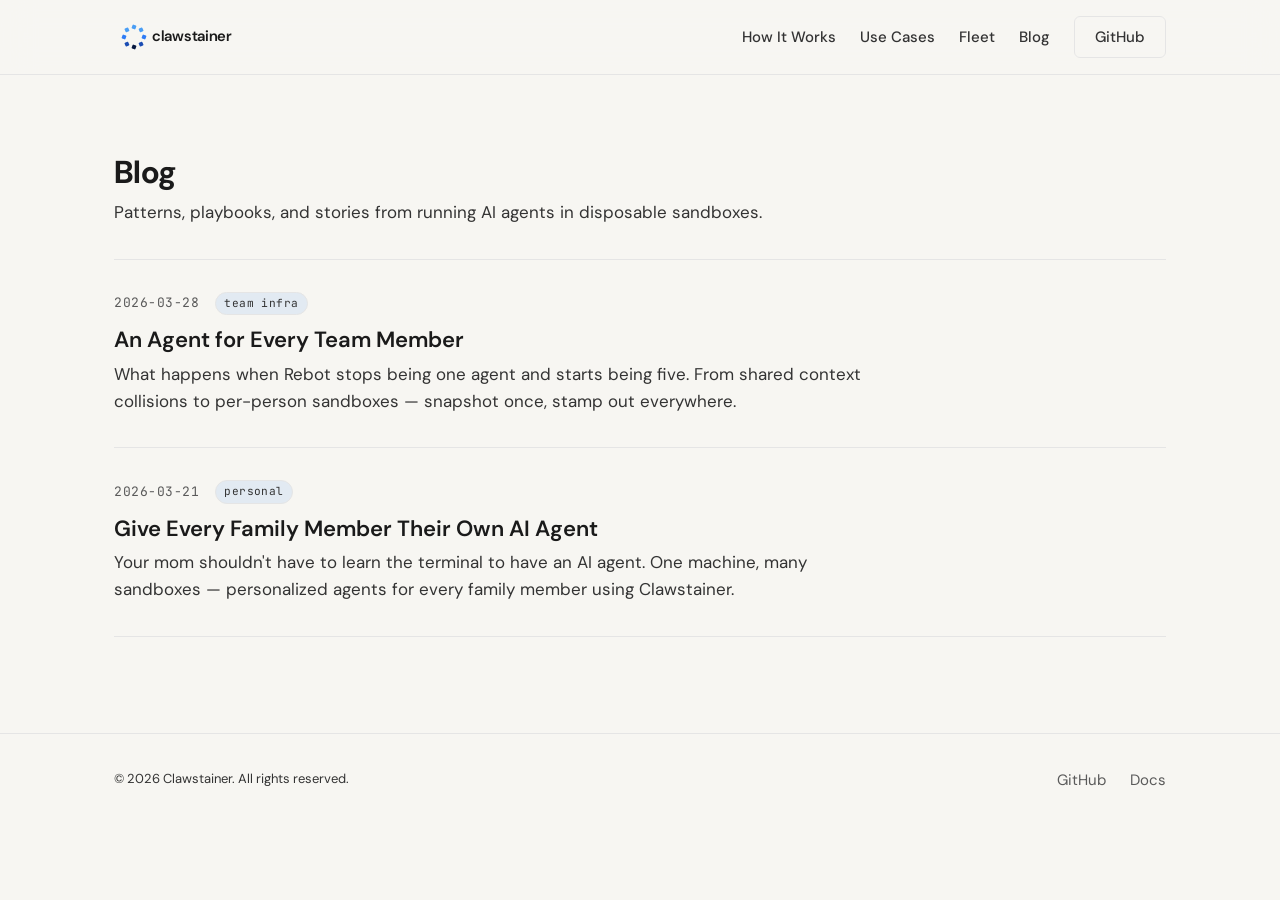
==== commit eeb627a2: "Add feature pillars, contact strip, favicon, OG image, meta tags - 3-column feature cards: Local-Fir" ====
--- a/blog/index.html
+++ b/blog/index.html
@@ -5,6 +5,21 @@
   <meta name="viewport" content="width=device-width, initial-scale=1.0">
   <title>Blog — Clawstainer</title>
   <meta name="description" content="Posts on running AI agents in disposable sandboxes, team infrastructure, and agent deployment patterns.">
+
+  <meta property="og:title" content="Blog — Clawstainer">
+  <meta property="og:description" content="Patterns, playbooks, and stories from running AI agents in disposable sandboxes.">
+  <meta property="og:image" content="../og-image.png">
+  <meta property="og:type" content="article">
+  <meta name="twitter:card" content="summary_large_image">
+  <meta name="twitter:title" content="Blog — Clawstainer">
+  <meta name="twitter:description" content="Patterns, playbooks, and stories from running AI agents in disposable sandboxes.">
+  <meta name="twitter:image" content="../og-image.png">
+  <meta name="theme-color" content="#F7F6F2">
+
+  <!-- Favicon -->
+  <link rel="icon" type="image/svg+xml" href="../favicon.svg">
+  <link rel="icon" type="image/png" sizes="32x32" href="../favicon-32.png">
+  <link rel="apple-touch-icon" sizes="180x180" href="../apple-touch-icon.png">
 
   <!-- Fonts -->
   <link rel="preconnect" href="https://fonts.googleapis.com">
--- a/base.css
+++ b/base.css
@@ -1,5 +1,6 @@
 /* base.css */
 *, *::before, *::after { box-sizing: border-box; margin: 0; padding: 0; }
+html { overflow-x: hidden; }
 
 html {
   -moz-text-size-adjust: none;
--- a/style.css
+++ b/style.css
@@ -39,8 +39,8 @@
   --color-divider:         #E5E5E5;
 
   --color-text:            #1A1A1A;
-  --color-text-secondary:  #4A4A4A;
-  --color-text-muted:      #7A7A7A;
+  --color-text-secondary:  #333333;
+  --color-text-muted:      #5A5A5A;
 
   --color-primary:         #2E7CF6;
   --color-primary-light:   #4A9EF5;
@@ -81,6 +81,7 @@
 
 body {
   background: var(--color-bg);
+  overflow-x: hidden;
 }
 
 /* ============================================================
@@ -320,6 +321,11 @@
   display: grid;
   grid-template-columns: 1fr;
   gap: var(--space-8);
+  min-width: 0;
+}
+
+.how-layout > * {
+  min-width: 0;
 }
 
 @media (min-width: 768px) {
@@ -341,7 +347,7 @@
   border-radius: var(--radius-md);
   border-left: 2px solid transparent;
   transition: border-color 0.3s ease, background 0.3s ease, opacity 0.3s ease;
-  opacity: 0.4;
+  opacity: 0.7;
 }
 
 .how-step--active {
@@ -394,6 +400,7 @@
   font-family: var(--font-mono);
   font-size: var(--text-sm);
   line-height: 1.7;
+  max-width: 100%;
 }
 
 .terminal-header {
@@ -456,6 +463,7 @@
 .uc-block {
   padding: clamp(var(--space-10), 6vw, var(--space-16)) 0;
   border-top: 1px solid var(--color-divider);
+  overflow: hidden;
 }
 
 .uc-block--alt {
@@ -483,6 +491,11 @@
   grid-template-columns: 1fr;
   gap: var(--space-8);
   align-items: start;
+  min-width: 0;
+}
+
+.use-case > * {
+  min-width: 0;
 }
 
 @media (min-width: 768px) {
@@ -530,7 +543,7 @@
 
 .use-case-detail {
   font-size: var(--text-sm) !important;
-  color: var(--color-text-muted) !important;
+  color: var(--color-text-secondary) !important;
 }
 
 /* ============================================================
@@ -610,7 +623,7 @@
 .footer-text {
   font-family: var(--font-body);
   font-size: var(--text-xs);
-  color: var(--color-text-muted);
+  color: var(--color-text-secondary);
 }
 
 .footer-links {
@@ -629,6 +642,239 @@
 
 .footer-links a:hover {
   color: var(--color-text);
+}
+
+/* ============================================================
+   FEATURE PILLARS — 3-column cards
+   ============================================================ */
+.pillars-section {
+  border-top: 1px solid var(--color-border);
+  background: var(--color-surface);
+}
+
+.pillars-grid {
+  display: grid;
+  grid-template-columns: 1fr;
+  gap: var(--space-6);
+}
+
+@media (min-width: 768px) {
+  .pillars-grid {
+    grid-template-columns: repeat(3, 1fr);
+    gap: var(--space-6);
+  }
+}
+
+.pillar-card {
+  border: 1px solid var(--color-border);
+  border-radius: var(--radius-lg);
+  padding: var(--space-8) var(--space-6);
+  background: var(--color-bg);
+  display: flex;
+  flex-direction: column;
+}
+
+.pillar-card h3 {
+  font-family: var(--font-display);
+  font-size: var(--text-lg);
+  font-weight: 600;
+  color: var(--color-text);
+  line-height: 1.25;
+  margin-bottom: var(--space-3);
+}
+
+.pillar-card p {
+  font-size: var(--text-sm);
+  color: var(--color-text-secondary);
+  line-height: 1.6;
+  margin-bottom: var(--space-6);
+}
+
+.pillar-card p code {
+  font-family: var(--font-mono);
+  font-size: 0.9em;
+  color: var(--color-text);
+  background: var(--color-primary-muted);
+  padding: 2px var(--space-2);
+  border-radius: var(--radius-sm);
+}
+
+.pillar-visual {
+  margin-top: auto;
+}
+
+.pillar-svg {
+  width: 100%;
+  height: auto;
+  display: block;
+}
+
+/* ============================================================
+   CONTACT STRIP
+   ============================================================ */
+.contact-strip {
+  background: var(--terminal-bg);
+  padding: 0;
+}
+
+.contact-layout {
+  display: grid;
+  grid-template-columns: 1fr;
+}
+
+@media (min-width: 768px) {
+  .contact-layout {
+    grid-template-columns: 1fr 1.2fr;
+  }
+}
+
+.contact-links {
+  display: flex;
+  flex-direction: column;
+}
+
+.contact-row {
+  display: flex;
+  align-items: center;
+  justify-content: space-between;
+  padding: var(--space-8) var(--space-6);
+  font-family: var(--font-display);
+  font-size: var(--text-lg);
+  font-weight: 500;
+  color: #FFFFFF;
+  text-decoration: none;
+  border: 1px solid var(--terminal-border);
+  border-left: none;
+  border-right: none;
+  transition: background var(--transition-fast), color var(--transition-fast);
+}
+
+.contact-row:first-child {
+  border-bottom: none;
+}
+
+.contact-row:hover {
+  background: rgba(255, 255, 255, 0.05);
+  color: var(--color-primary-light);
+}
+
+.contact-row svg {
+  flex-shrink: 0;
+  opacity: 0.5;
+  transition: opacity var(--transition-fast), transform var(--transition-fast);
+}
+
+.contact-row:hover svg {
+  opacity: 1;
+  transform: translateX(4px);
+}
+
+.contact-statement {
+  display: flex;
+  align-items: center;
+  justify-content: center;
+  padding: var(--space-16) var(--space-8);
+  border-left: 1px solid var(--terminal-border);
+  background: rgba(255, 255, 255, 0.02);
+  border-radius: 0 var(--radius-lg) var(--radius-lg) 0;
+}
+
+.contact-statement span {
+  font-family: var(--font-display);
+  font-size: clamp(1.75rem, 1.2rem + 2vw, 2.75rem);
+  font-weight: 700;
+  color: #FFFFFF;
+  line-height: 1.15;
+  letter-spacing: -0.02em;
+}
+
+/* --- Contact form --- */
+.contact-form-wrap {
+  border-top: 1px solid var(--terminal-border);
+  padding: var(--space-10) 0;
+}
+
+.contact-form-wrap[hidden] {
+  display: none;
+}
+
+.contact-form {
+  max-width: 640px;
+}
+
+.form-row {
+  display: grid;
+  grid-template-columns: 1fr 1fr;
+  gap: var(--space-4);
+  margin-bottom: var(--space-4);
+}
+
+@media (max-width: 520px) {
+  .form-row {
+    grid-template-columns: 1fr;
+  }
+}
+
+.form-group {
+  display: flex;
+  flex-direction: column;
+  gap: var(--space-2);
+  margin-bottom: var(--space-4);
+}
+
+.form-group label {
+  font-family: var(--font-body);
+  font-size: var(--text-xs);
+  font-weight: 600;
+  color: rgba(255, 255, 255, 0.6);
+  letter-spacing: 0.04em;
+  text-transform: uppercase;
+}
+
+.form-group input,
+.form-group textarea {
+  font-family: var(--font-body);
+  font-size: var(--text-sm);
+  color: #FFFFFF;
+  background: var(--terminal-surface);
+  border: 1px solid var(--terminal-border);
+  border-radius: var(--radius-sm);
+  padding: var(--space-3) var(--space-4);
+  transition: border-color var(--transition-fast);
+}
+
+.form-group input::placeholder,
+.form-group textarea::placeholder {
+  color: var(--terminal-muted);
+}
+
+.form-group input:focus,
+.form-group textarea:focus {
+  outline: none;
+  border-color: var(--color-primary);
+}
+
+.form-group textarea {
+  resize: vertical;
+  min-height: 100px;
+}
+
+.contact-form .btn-primary {
+  margin-top: var(--space-2);
+}
+
+@media (max-width: 767px) {
+  .contact-statement {
+    border-left: none;
+    border-top: 1px solid var(--terminal-border);
+    border-radius: 0;
+    padding: var(--space-10) var(--space-6);
+  }
+
+  .contact-row {
+    padding: var(--space-6) var(--space-4);
+    font-size: var(--text-base);
+  }
 }
 
 /* ============================================================
